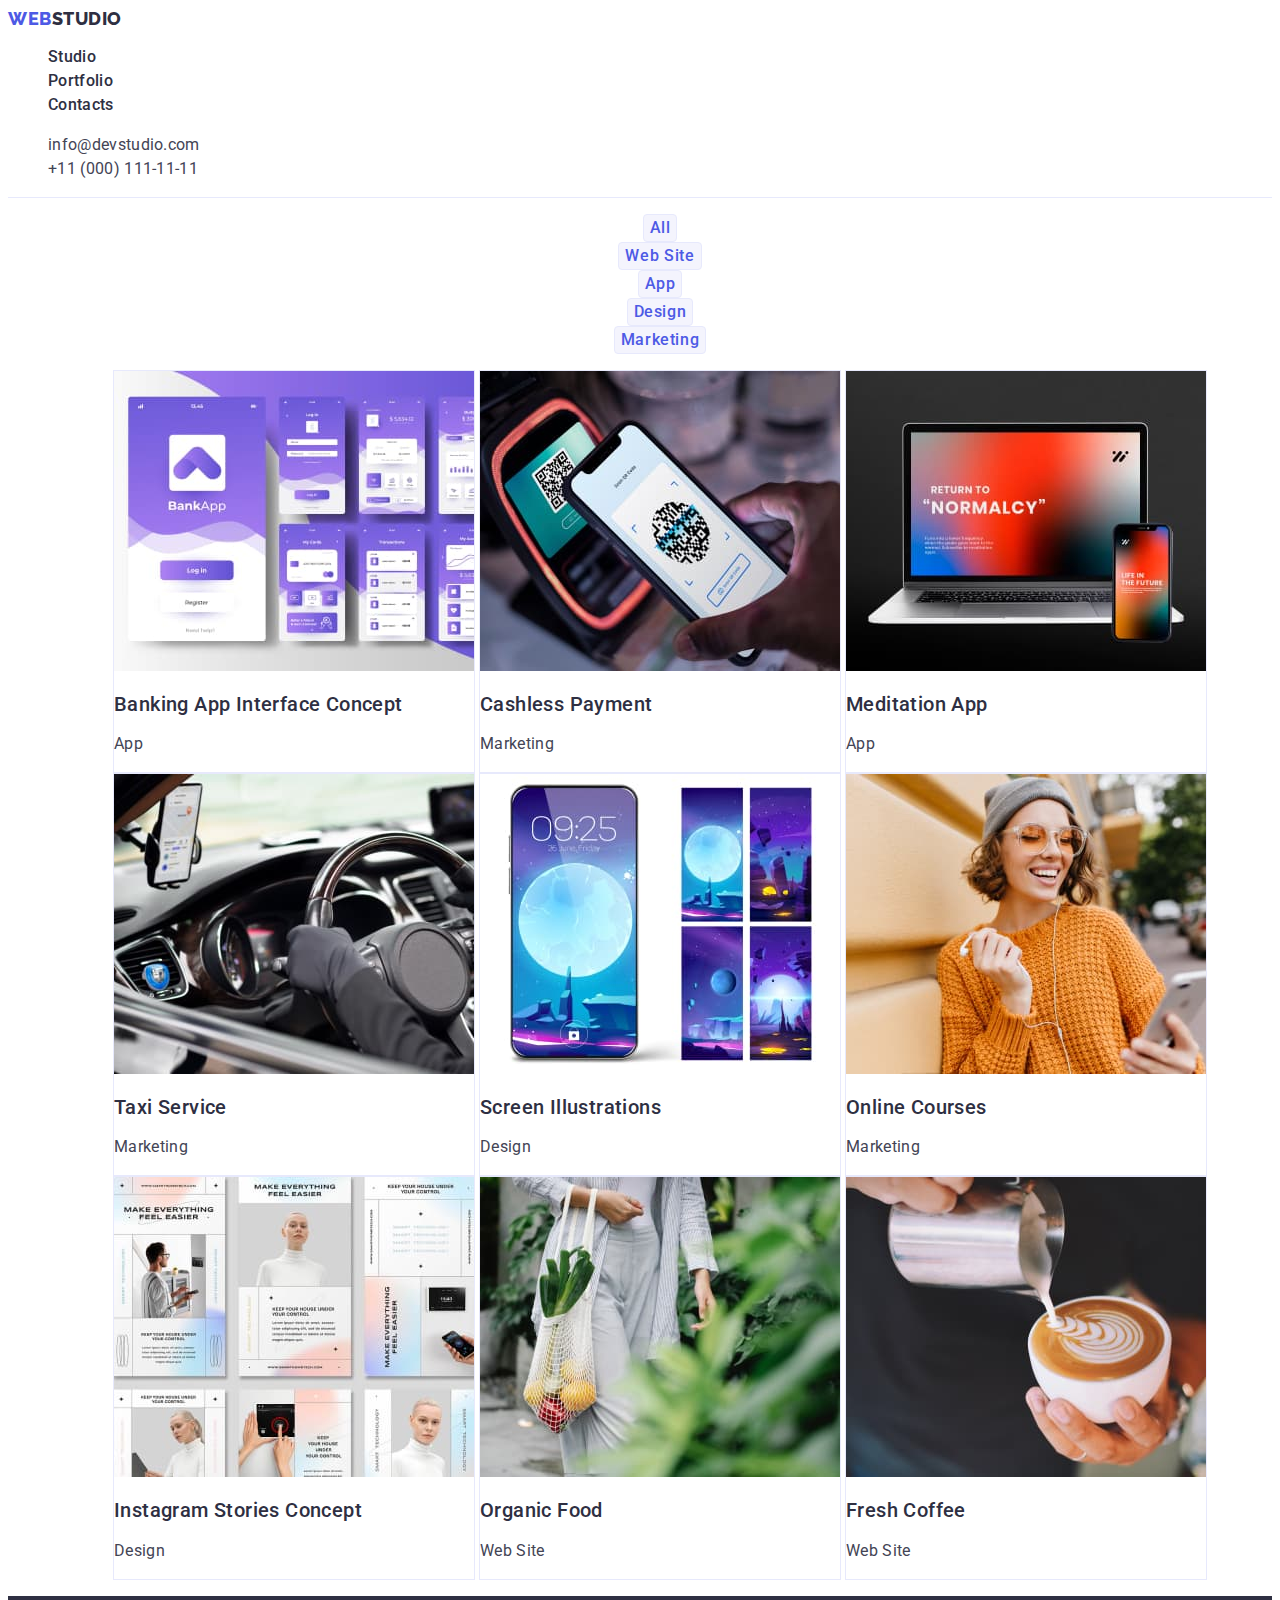
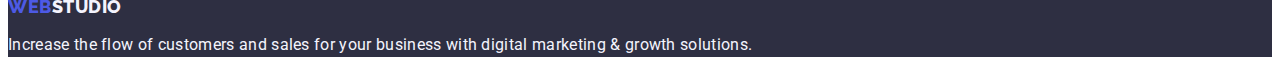
==== portfolio.html @ f3a95dcb "paste 2nd homework" ====
<!DOCTYPE html>
<html lang="en">
  <head>
    <meta charset="UTF-8" />
    <meta http-equiv="X-UA-Compatible" content="IE=edge" />
    <meta name="viewport" content="width=device-width, initial-scale=1.0" />
    <link rel="preconnect" href="https://fonts.googleapis.com" />
    <link rel="preconnect" href="https://fonts.gstatic.com" crossorigin />
    <link
      href="https://fonts.googleapis.com/css2?family=Raleway:wght@800&family=Roboto:wght@400;500;700&display=swap"
      rel="stylesheet"
    />

    <link rel="stylesheet" href="./css/style.css" />
    <title>Portfolio</title>
  </head>
  <body>
    <header class="header">
      <nav class="navigation">
        <a class="navigation-logo-web logo link" href="./index.html">
          Web<span class="navigation-logo-studio">Studio</span>
        </a>
        <ul class="navigation-list list">
          <li>
            <a class="navigation-item link" href="./index.html">Studio</a>
          </li>
          <!-- current disable -->
          <li>
            <a class="navigation-item link" href="./portfolio.html"
              >Portfolio</a
            >
          </li>
          <li>
            <a class="navigation-item link" href="">Contacts</a>
          </li>
        </ul>
      </nav>

      <address class="contact">
        <ul class="contact-list list">
          <li>
            <a class="contact-item link" href="mailto:info@devstudio.com"
              >info@devstudio.com</a
            >
          </li>
          <li>
            <a class="contact-item link" href="tel:+110001111111"
              >+11 (000) 111-11-11</a
            >
          </li>
        </ul>
      </address>
    </header>

    <main>
      <section class="works">
        <h1 hidden>Portfilio WebStudio</h1>
        <ul class="works-filter-list list">
          <li>
            <!-- current disable -->
            <button class="works-filter-button" type="button">All</button>
          </li>
          <li>
            <button class="works-filter-button" type="button">Web Site</button>
          </li>
          <li>
            <button class="works-filter-button" type="button">App</button>
          </li>
          <li>
            <button class="works-filter-button" type="button">Design</button>
          </li>
          <li>
            <button class="works-filter-button" type="button">Marketing</button>
          </li>
        </ul>
        <ul class="works-list list">
          <li>
            <a class="link" href="">
              <img
                src="./images/works/image-8.jpg"
                alt="mobile app"
                width="360"
                height="300"
              />
              <h2 class="works-subtitle">Banking App Interface Concept</h2>
              <p class="works-text">App</p>
            </a>
          </li>
          <li>
            <a class="link" href="">
              <img
                src="./images/works/image-9.jpg"
                alt="scan qr code"
                width="360"
                height="300"
              />
              <h2 class="works-subtitle">Cashless Payment</h2>
              <p class="works-text">Marketing</p>
            </a>
          </li>
          <li>
            <a class="link" href="">
              <img
                src="./images/works/image-10.jpg"
                alt="laptop and mobile app"
                width="360"
                height="300"
              />
              <h2 class="works-subtitle">Meditation App</h2>
              <p class="works-text">App</p>
            </a>
          </li>
          <li>
            <a class="link" href="">
              <img
                src="./images/works/image-11.jpg"
                alt="mobile app for taxi"
                width="360"
                height="300"
              />
              <h2 class="works-subtitle">Taxi Service</h2>
              <p class="works-text">Marketing</p>
            </a>
          </li>
          <li>
            <a class="link" href="">
              <img
                src="./images/works/image-12.jpg"
                alt="mobile home design"
                width="360"
                height="300"
              />
              <h2 class="works-subtitle">Screen Illustrations</h2>
              <p class="works-text">Design</p>
            </a>
          </li>
          <li>
            <a class="link" href="">
              <img
                src="./images/works/image-13.jpg"
                alt="woman in glasses"
                width="360"
                height="300"
              />
              <h2 class="works-subtitle">Online Courses</h2>
              <p class="works-text">Marketing</p>
            </a>
          </li>
          <li>
            <a class="link" href="">
              <img
                src="./images/works/image-14.jpg"
                alt="site design"
                width="360"
                height="300"
              />
              <h2 class="works-subtitle">Instagram Stories Concept</h2>
              <p class="works-text">Design</p>
            </a>
          </li>
          <li>
            <a class="link" href="">
              <img
                src="./images/works/image-15.jpg"
                alt="buy food"
                width="360"
                height="300"
              />
              <h2 class="works-subtitle">Organic Food</h2>
              <p class="works-text">Web Site</p>
            </a>
          </li>
          <li>
            <a class="link" href="">
              <img
                src="./images/works/image-16.jpg"
                alt="making coffee"
                width="360"
                height="300"
              />
              <h2 class="works-subtitle">Fresh Coffee</h2>
              <p class="works-text">Web Site</p>
            </a>
          </li>
        </ul>
      </section>
    </main>
    <footer class="footer">
      <a class="footer-logo-web logo link" href="./index.html">
        Web<span class="footer-logo-studio-invert">Studio</span>
      </a>

      <p class="footer-text">
        Increase the flow of customers and sales for your business with digital
        marketing & growth solutions.
      </p>
    </footer>
  </body>
</html>
---- css/style.css ----
/* @font-face {
  font-family: "Raleway";
  src: url("../fonts/raleway-extrabold.ttf") format("truetype");
  font-weight: 800;
}
@font-face {
  font-family: "Roboto";
  src: url("../fonts/roboto-regular.woff2") format("woff2");
  font-weight: 400;
}
@font-face {
  font-family: "Roboto";
  src: url("../fonts/roboto-medium.woff2") format("woff2");
  font-weight: 500;
}
@font-face {
  font-family: "Roboto";
  src: url("../fonts/roboto-bold.woff2") format("woff2");
  font-weight: 700;
} */
:root {
  --color-text-main: #2e2f42;
  --color-text-secondary: #434455;
  --color-text-hero-title: #ffffff;
  --color-text-secondary-title: #2e2f42;

  --color-text-logo-web: #4d5ae5;
  --color-text-navigation-logo-studio: #2e2f42;
  --color-text-footer: #f4f4fd;
  --color-text-footer-logo-studio-invert: #f4f4fd;
  --color-text-hero-button: #ffffff;
  --color-text-filter-button-current: #ffffff;
  --color-text-filter-button: #4d5ae5;
  --color-text-filter-button-hover-focus: #ffffff;

  --color-navigation-hover-focus: #404bbf;
  --color-navigation-current: #404bbf;
  --color-contact-hover-focus: #404bbf;
  --color-filter-button-current: #404bbf;
  --color-filter-button-hover-focus: #404bbf;

  --color-border-bottom-header: #e7e9fc;
  --color-border-specialization-item: #e7e9fc;
  --color-border-filter-button: #e7e9fc;
  --color-border-work-cards: #e7e9fc;

  --color-background-body: #ffffff;

  --color-background-hero: #2e2f42;
  --color-background-button-order: #4d5ae5;
  --color-background-button-order-hover-focus: #404bbf;
  --color-background-team: #f4f4fd;
  --color-background-team-item: #ffffff;
  --color-background-footer: #2e2f42;
  --color-background-filter-button: #f4f4fd;
}

.link {
  text-decoration: none;
}
.list {
  list-style: none;
}
body {
  font-family: "Roboto", sans-serif;
  font-weight: normal;
  color: var(--color-text-secondary);
  background: var(--color-background-body);
}

/* STUDIO */
.header {
  border-bottom: 1px solid var(--color-border-bottom-header);
}

/* navigation */

.logo {
  text-transform: uppercase;
  font-family: "Raleway", sans-serif;
  font-weight: 800;
  font-size: 18px;
  line-height: 1.17;
  letter-spacing: 0.03em;
}
.navigation-logo-web,
.footer-logo-web {
  color: var(--color-text-logo-web);
}
.navigation-logo-studio {
  color: var(--color-text-navigation-logo-studio);
}
.navigation-item {
  font-weight: 500;
  font-size: 16px;
  line-height: 1.5;
  letter-spacing: 0.02em;
  color: var(--color-text-main);
}
/*
.current {
  color: var(--color-navigation-current);
}
*/

.navigation-item:hover,
.navigation-item:focus {
  color: var(--color-navigation-hover-focus);
}

/* contact */
.contact {
  font-style: normal;
}
.contact-item {
  font-size: 16px;
  line-height: 1.5;
  letter-spacing: 0.02em;
  color: var(--color-text-secondary);
}
.contact-item:hover,
.contact-item:focus {
  color: var(--color-contact-hover-focus);
}

/* hero */

.hero {
  background: var(--color-background-hero);
  text-align: center;
}
.hero-title {
  font-weight: 700;
  font-size: 56px;
  line-height: 1.07;
  letter-spacing: 0.02em;
  color: var(--color-text-hero-title);
}
.hero-button {
  font-family: "Roboto", sans-serif;
  font-weight: 500;
  font-size: 16px;
  line-height: 1.5;
  letter-spacing: 0.04em;
  color: var(--color-text-hero-button);
  background: var(--color-background-button-order);
  box-shadow: 0px 4px 4px rgba(0, 0, 0, 0.15);
  border-radius: 4px;
  cursor: pointer;
}
.hero-button:hover,
.hero-button:focus {
  background: var(--color-background-button-order-hover-focus);
}

/* features */

.features-subtitle {
  font-weight: 500;
  font-size: 20px;
  line-height: 1.2;
  letter-spacing: 0.02em;
  color: var(--color-text-main);
}
.features-text {
  font-size: 16px;
  line-height: 1.5;
  letter-spacing: 0.02em;
}

/* secondary-title */

.secondary-title {
  font-weight: 700;
  font-size: 36px;
  line-height: 1.11;
  letter-spacing: 0.02em;
  text-transform: capitalize;
  color: var(--color-text-secondary-title);
  text-align: center;
}

/* specialization */

.specialization-list {
  text-align: center;
}
.specialization-list li img {
  border: 1px solid var(--color-border-specialization-item);
  display: inline-block;
}

/* team */

.team {
  background: var(--color-background-team);
  text-align: center;
}
.team-item {
  background: var(--color-background-team-item);
  display: inline-block;
  box-shadow: 0px 1px 6px rgba(46, 47, 66, 0.08),
    0px 1px 1px rgba(46, 47, 66, 0.16), 0px 2px 1px rgba(46, 47, 66, 0.08);
  border-radius: 0px 0px 4px 4px;
}
.team-name {
  font-weight: 500;
  font-size: 20px;
  line-height: 1.2;
  letter-spacing: 0.02em;
  color: var(--color-text-main);
}
.team-position {
  font-size: 16px;
  line-height: 1.5;
  letter-spacing: 0.02em;
}

/* PORTFOLIO */

/* filter-button */
.works-filter-button {
  font-family: "Roboto", sans-serif;
  font-weight: 500;
  font-size: 16px;
  line-height: 1.5;
  letter-spacing: 0.04em;
  background: var(--color-background-filter-button);
  border: 1px solid var(--color-border-filter-button);
  color: var(--color-text-filter-button);
  border-radius: 4px;
  cursor: pointer;
}
/* .current-button {
  background: var(--color-filter-button-current);
  color: var(--color-text-filter-button-current);
  box-shadow: 0px 3px 1px rgba(0, 0, 0, 0.1), 0px 2px 1px rgba(0, 0, 0, 0.08),
    0px 2px 2px rgba(0, 0, 0, 0.12);
  border: 1px solid var(--color-filter-button-current);
} */
.works-filter-button:hover,
.works-filter-button:focus {
  background: var(--color-filter-button-hover-focus);
  color: var(--color-text-filter-button-hover-focus);
  border: 1px solid var(--color-filter-button-hover-focus);
  box-shadow: 0px 3px 1px rgba(0, 0, 0, 0.1), 0px 2px 1px rgba(0, 0, 0, 0.08),
    0px 2px 2px rgba(0, 0, 0, 0.12);
}

/* works */
.works {
  text-align: center;
}
.works-list li {
  border: 1px solid var(--color-border-work-cards);
  display: inline-block;
  text-align: left;
}
.works-subtitle {
  font-weight: 500;
  font-size: 20px;
  line-height: 1.2;
  letter-spacing: 0.02em;
  color: var(--color-text-main);
}
.works-text {
  font-size: 16px;
  line-height: 1.5;
  letter-spacing: 0.02em;
  color: var(--color-text-secondary);
}

/* footer */
.footer {
  background: var(--color-background-footer);
}
.footer-logo-studio-invert {
  color: var(--color-text-footer-logo-studio-invert);
}
.footer-text {
  font-size: 16px;
  line-height: 1.5;
  letter-spacing: 0.02em;
  color: var(--color-text-footer);
}
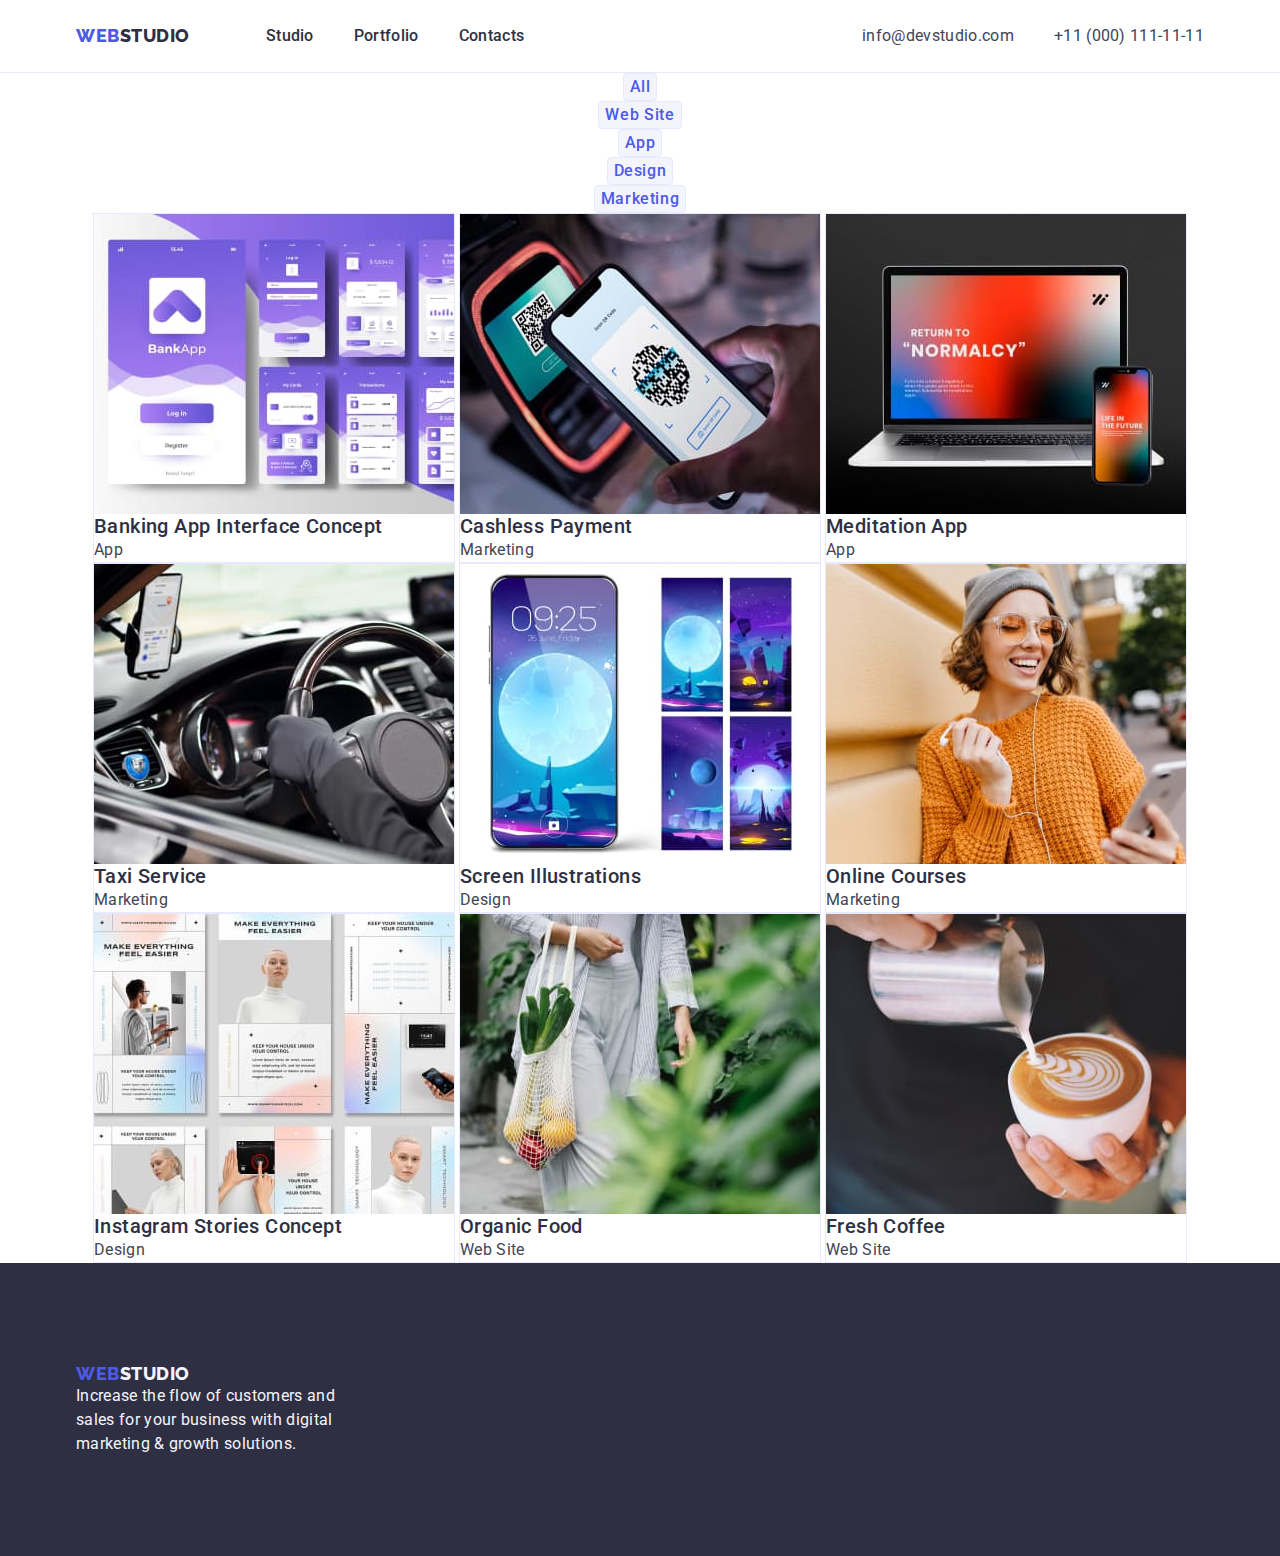
==== commit ebed273a: "update header, footer, change normalize" ====
--- a/portfolio.html
+++ b/portfolio.html
@@ -10,46 +10,45 @@
       href="https://fonts.googleapis.com/css2?family=Raleway:wght@800&family=Roboto:wght@400;500;700&display=swap"
       rel="stylesheet"
     />
-
+    <link
+      rel="stylesheet"
+      href="https://cdnjs.cloudflare.com/ajax/libs/modern-normalize/1.1.0/modern-normalize.min.css"
+    />
     <link rel="stylesheet" href="./css/style.css" />
     <title>Portfolio</title>
   </head>
   <body>
     <header class="header">
-      <nav class="navigation">
-        <a class="navigation-logo-web logo link" href="./index.html">
-          Web<span class="navigation-logo-studio">Studio</span>
-        </a>
-        <ul class="navigation-list list">
-          <li>
-            <a class="navigation-item link" href="./index.html">Studio</a>
-          </li>
-          <!-- current disable -->
-          <li>
-            <a class="navigation-item link" href="./portfolio.html"
-              >Portfolio</a
-            >
-          </li>
-          <li>
-            <a class="navigation-item link" href="">Contacts</a>
-          </li>
-        </ul>
-      </nav>
+      <div class="container header-container">
+        <nav class="navigation">
+          <a class="navigation-logo-web logo link" href="./index.html">
+            Web<span class="navigation-logo-studio">Studio</span>
+          </a>
+          <ul class="navigation-list list">
+            <!-- current disable -->
+            <li>
+              <a class="navigation-item link" href="./index.html">Studio</a>
+            </li>
+            <li>
+              <a class="navigation-item link" href="./portfolio.html">Portfolio</a>
+            </li>
+            <li>
+              <a class="navigation-item link" href="">Contacts</a>
+            </li>
+          </ul>
+        </nav>
 
-      <address class="contact">
-        <ul class="contact-list list">
-          <li>
-            <a class="contact-item link" href="mailto:info@devstudio.com"
-              >info@devstudio.com</a
-            >
-          </li>
-          <li>
-            <a class="contact-item link" href="tel:+110001111111"
-              >+11 (000) 111-11-11</a
-            >
-          </li>
-        </ul>
-      </address>
+        <address class="contact">
+          <ul class="contact-list list">
+            <li>
+              <a class="contact-item link" href="mailto:info@devstudio.com">info@devstudio.com</a>
+            </li>
+            <li>
+              <a class="contact-item link" href="tel:+110001111111">+11 (000) 111-11-11</a>
+            </li>
+          </ul>
+        </address>
+      </div>
     </header>
 
     <main>
@@ -76,24 +75,14 @@
         <ul class="works-list list">
           <li>
             <a class="link" href="">
-              <img
-                src="./images/works/image-8.jpg"
-                alt="mobile app"
-                width="360"
-                height="300"
-              />
+              <img src="./images/works/image-8.jpg" alt="mobile app" width="360" height="300" />
               <h2 class="works-subtitle">Banking App Interface Concept</h2>
               <p class="works-text">App</p>
             </a>
           </li>
           <li>
             <a class="link" href="">
-              <img
-                src="./images/works/image-9.jpg"
-                alt="scan qr code"
-                width="360"
-                height="300"
-              />
+              <img src="./images/works/image-9.jpg" alt="scan qr code" width="360" height="300" />
               <h2 class="works-subtitle">Cashless Payment</h2>
               <p class="works-text">Marketing</p>
             </a>
@@ -148,36 +137,21 @@
           </li>
           <li>
             <a class="link" href="">
-              <img
-                src="./images/works/image-14.jpg"
-                alt="site design"
-                width="360"
-                height="300"
-              />
+              <img src="./images/works/image-14.jpg" alt="site design" width="360" height="300" />
               <h2 class="works-subtitle">Instagram Stories Concept</h2>
               <p class="works-text">Design</p>
             </a>
           </li>
           <li>
             <a class="link" href="">
-              <img
-                src="./images/works/image-15.jpg"
-                alt="buy food"
-                width="360"
-                height="300"
-              />
+              <img src="./images/works/image-15.jpg" alt="buy food" width="360" height="300" />
               <h2 class="works-subtitle">Organic Food</h2>
               <p class="works-text">Web Site</p>
             </a>
           </li>
           <li>
             <a class="link" href="">
-              <img
-                src="./images/works/image-16.jpg"
-                alt="making coffee"
-                width="360"
-                height="300"
-              />
+              <img src="./images/works/image-16.jpg" alt="making coffee" width="360" height="300" />
               <h2 class="works-subtitle">Fresh Coffee</h2>
               <p class="works-text">Web Site</p>
             </a>
@@ -186,14 +160,15 @@
       </section>
     </main>
     <footer class="footer">
-      <a class="footer-logo-web logo link" href="./index.html">
-        Web<span class="footer-logo-studio-invert">Studio</span>
-      </a>
-
-      <p class="footer-text">
-        Increase the flow of customers and sales for your business with digital
-        marketing & growth solutions.
-      </p>
+      <div class="container container-footer">
+        <a class="footer-logo-web logo link" href="./index.html">
+          Web<span class="footer-logo-studio-invert">Studio</span>
+        </a>
+        <p class="footer-text">
+          Increase the flow of customers and sales for your business with digital marketing & growth
+          solutions.
+        </p>
+      </div>
     </footer>
   </body>
 </html>
--- a/css/style.css
+++ b/css/style.css
@@ -60,24 +60,71 @@
 }
 .list {
   list-style: none;
+  margin: 0;
+  padding: 0;
+}
+h1,
+h2,
+h3,
+h4 {
+  margin: 0;
+  padding: 0;
+}
+img {
+  display: block;
+}
+p {
+  margin: 0;
+  padding: 0;
 }
 body {
-  font-family: "Roboto", sans-serif;
+  font-family: 'Roboto', sans-serif;
   font-weight: normal;
   color: var(--color-text-secondary);
   background: var(--color-background-body);
 }
+.container {
+  width: 1158px;
+  padding-left: 15px;
+  padding-right: 15px;
+  margin-left: auto;
+  margin-right: auto;
+}
 
 /* STUDIO */
 .header {
   border-bottom: 1px solid var(--color-border-bottom-header);
+  display: flex;
+  align-items: center;
+}
+.header-container {
+  display: flex;
+  justify-content: space-between;
+  align-items: center;
+  padding-top: 24px;
+  padding-bottom: 24px;
 }
 
 /* navigation */
-
+.navigation {
+  display: flex;
+  align-items: center;
+  gap: 76px;
+}
+.navigation-list {
+  display: flex;
+  align-items: center;
+  gap: 40px;
+}
+
+.contact-list {
+  display: flex;
+  align-items: center;
+  gap: 40px;
+}
 .logo {
   text-transform: uppercase;
-  font-family: "Raleway", sans-serif;
+  font-family: 'Raleway', sans-serif;
   font-weight: 800;
   font-size: 18px;
   line-height: 1.17;
@@ -129,7 +176,15 @@
   background: var(--color-background-hero);
   text-align: center;
 }
+.container-hero {
+  padding-top: 188px;
+  padding-bottom: 188px;
+}
 .hero-title {
+  margin-right: auto;
+  margin-left: auto;
+  margin-bottom: 48px;
+  width: 496px;
   font-weight: 700;
   font-size: 56px;
   line-height: 1.07;
@@ -137,7 +192,8 @@
   color: var(--color-text-hero-title);
 }
 .hero-button {
-  font-family: "Roboto", sans-serif;
+  padding: 16px 32px;
+  font-family: 'Roboto', sans-serif;
   font-weight: 500;
   font-size: 16px;
   line-height: 1.5;
@@ -154,8 +210,19 @@
 }
 
 /* features */
-
+.container-features {
+  padding-top: 120px;
+  padding-bottom: 120px;
+}
+.features-list {
+  display: flex;
+  gap: 24px;
+}
+.features-item {
+  width: calc((100% - 24px) / 4);
+}
 .features-subtitle {
+  margin-bottom: 8px;
   font-weight: 500;
   font-size: 20px;
   line-height: 1.2;
@@ -181,29 +248,51 @@
 }
 
 /* specialization */
-
 .specialization-list {
-  text-align: center;
+  display: flex;
+  gap: 24px;
+}
+.container-specialization {
+  padding-bottom: 120px;
+}
+.specialization-title {
+  margin-bottom: 72px;
+}
+.specialization-item {
+  width: calc((100% - 24px) / 3);
 }
 .specialization-list li img {
   border: 1px solid var(--color-border-specialization-item);
-  display: inline-block;
 }
 
 /* team */
-
+.container-team {
+  padding-top: 120px;
+  padding-bottom: 120px;
+}
+.team-title {
+  margin-bottom: 72px;
+}
+.team-list {
+  display: flex;
+  gap: 24px;
+}
 .team {
   background: var(--color-background-team);
+}
+.team-item {
+  width: calc((100% - 24px) / 4);
   text-align: center;
-}
-.team-item {
   background: var(--color-background-team-item);
-  display: inline-block;
-  box-shadow: 0px 1px 6px rgba(46, 47, 66, 0.08),
-    0px 1px 1px rgba(46, 47, 66, 0.16), 0px 2px 1px rgba(46, 47, 66, 0.08);
+  box-shadow: 0px 1px 6px rgba(46, 47, 66, 0.08), 0px 1px 1px rgba(46, 47, 66, 0.16),
+    0px 2px 1px rgba(46, 47, 66, 0.08);
   border-radius: 0px 0px 4px 4px;
 }
+.card-description {
+  margin: 32px 16px;
+}
 .team-name {
+  padding-bottom: 8px;
   font-weight: 500;
   font-size: 20px;
   line-height: 1.2;
@@ -220,7 +309,7 @@
 
 /* filter-button */
 .works-filter-button {
-  font-family: "Roboto", sans-serif;
+  font-family: 'Roboto', sans-serif;
   font-weight: 500;
   font-size: 16px;
   line-height: 1.5;
@@ -274,10 +363,18 @@
 .footer {
   background: var(--color-background-footer);
 }
+.container-footer {
+  padding-top: 100px;
+  padding-bottom: 100px;
+}
+.footer-logo-web {
+  margin-bottom: 16px;
+}
 .footer-logo-studio-invert {
   color: var(--color-text-footer-logo-studio-invert);
 }
 .footer-text {
+  width: 264px;
   font-size: 16px;
   line-height: 1.5;
   letter-spacing: 0.02em;
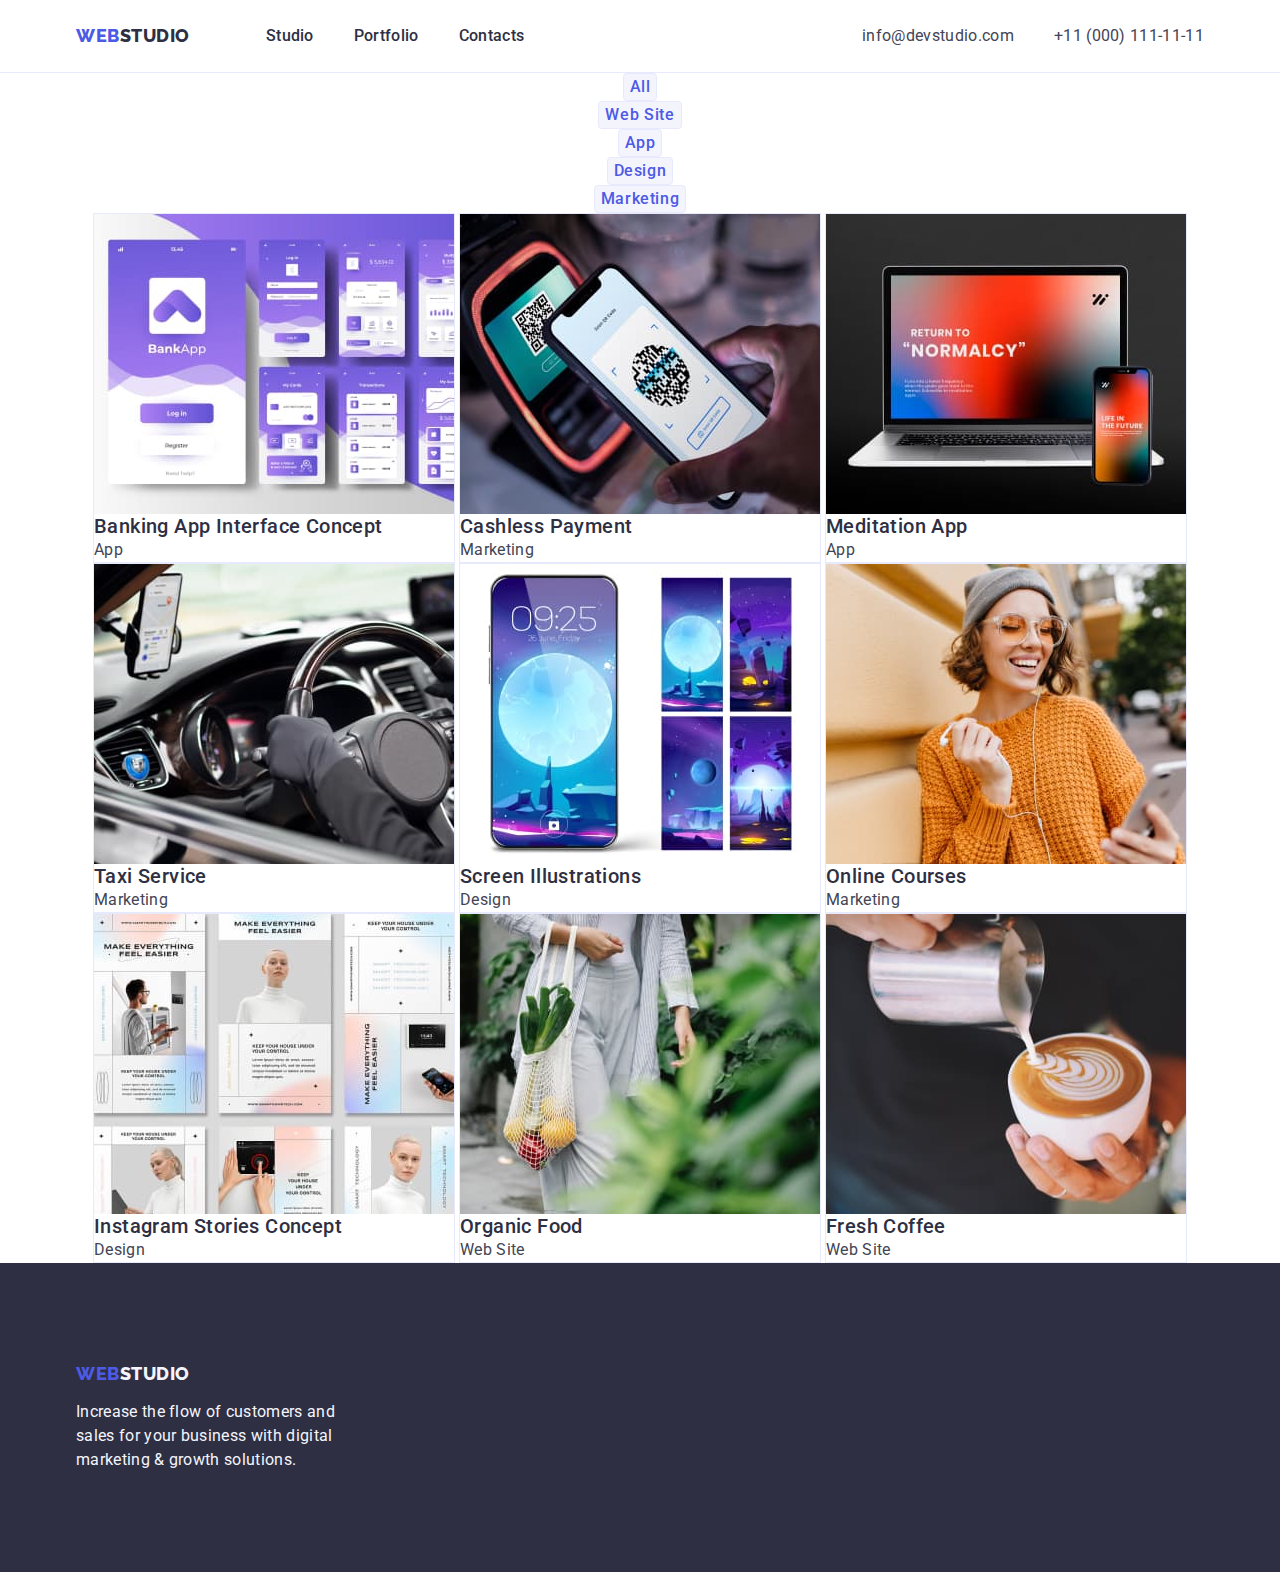
==== commit 9c38cb9d: "update header, footer, all section" ====
--- a/portfolio.html
+++ b/portfolio.html
@@ -26,25 +26,25 @@
           </a>
           <ul class="navigation-list list">
             <!-- current disable -->
-            <li>
-              <a class="navigation-item link" href="./index.html">Studio</a>
+            <li class="navigation-item">
+              <a class="navigation-link link" href="./index.html">Studio</a>
             </li>
-            <li>
-              <a class="navigation-item link" href="./portfolio.html">Portfolio</a>
+            <li class="navigation-item">
+              <a class="navigation-link link" href="./portfolio.html">Portfolio</a>
             </li>
-            <li>
-              <a class="navigation-item link" href="">Contacts</a>
+            <li class="navigation-item">
+              <a class="navigation-link link" href="">Contacts</a>
             </li>
           </ul>
         </nav>
 
         <address class="contact">
           <ul class="contact-list list">
-            <li>
-              <a class="contact-item link" href="mailto:info@devstudio.com">info@devstudio.com</a>
+            <li class="contact-item">
+              <a class="contact-link link" href="mailto:info@devstudio.com">info@devstudio.com</a>
             </li>
-            <li>
-              <a class="contact-item link" href="tel:+110001111111">+11 (000) 111-11-11</a>
+            <li class="contact-item">
+              <a class="contact-link link" href="tel:+110001111111">+11 (000) 111-11-11</a>
             </li>
           </ul>
         </address>
@@ -160,7 +160,7 @@
       </section>
     </main>
     <footer class="footer">
-      <div class="container container-footer">
+      <div class="container">
         <a class="footer-logo-web logo link" href="./index.html">
           Web<span class="footer-logo-studio-invert">Studio</span>
         </a>
--- a/css/style.css
+++ b/css/style.css
@@ -85,8 +85,7 @@
 }
 .container {
   width: 1158px;
-  padding-left: 15px;
-  padding-right: 15px;
+  padding: 0 15px;
   margin-left: auto;
   margin-right: auto;
 }
@@ -101,15 +100,15 @@
   display: flex;
   justify-content: space-between;
   align-items: center;
-  padding-top: 24px;
-  padding-bottom: 24px;
 }
 
 /* navigation */
 .navigation {
   display: flex;
   align-items: center;
-  gap: 76px;
+}
+.navigation-logo-web {
+  margin-right: 76px;
 }
 .navigation-list {
   display: flex;
@@ -121,6 +120,9 @@
   display: flex;
   align-items: center;
   gap: 40px;
+}
+.contact-item {
+  padding: 24px 0;
 }
 .logo {
   text-transform: uppercase;
@@ -137,7 +139,7 @@
 .navigation-logo-studio {
   color: var(--color-text-navigation-logo-studio);
 }
-.navigation-item {
+.navigation-link {
   font-weight: 500;
   font-size: 16px;
   line-height: 1.5;
@@ -150,8 +152,8 @@
 }
 */
 
-.navigation-item:hover,
-.navigation-item:focus {
+.navigation-link:hover,
+.navigation-link:focus {
   color: var(--color-navigation-hover-focus);
 }
 
@@ -159,14 +161,14 @@
 .contact {
   font-style: normal;
 }
-.contact-item {
+.contact-link {
   font-size: 16px;
   line-height: 1.5;
   letter-spacing: 0.02em;
   color: var(--color-text-secondary);
 }
-.contact-item:hover,
-.contact-item:focus {
+.contact-link:hover,
+.contact-link:focus {
   color: var(--color-contact-hover-focus);
 }
 
@@ -174,17 +176,15 @@
 
 .hero {
   background: var(--color-background-hero);
+  padding: 188px 0;
   text-align: center;
 }
-.container-hero {
-  padding-top: 188px;
-  padding-bottom: 188px;
-}
+
 .hero-title {
   margin-right: auto;
   margin-left: auto;
   margin-bottom: 48px;
-  width: 496px;
+  max-width: 496px;
   font-weight: 700;
   font-size: 56px;
   line-height: 1.07;
@@ -192,7 +192,12 @@
   color: var(--color-text-hero-title);
 }
 .hero-button {
-  padding: 16px 32px;
+  display: block;
+  min-width: 169px;
+  height: 56px;
+  border: none;
+  margin-right: auto;
+  margin-left: auto;
   font-family: 'Roboto', sans-serif;
   font-weight: 500;
   font-size: 16px;
@@ -210,9 +215,8 @@
 }
 
 /* features */
-.container-features {
-  padding-top: 120px;
-  padding-bottom: 120px;
+.features {
+  padding: 120px 0;
 }
 .features-list {
   display: flex;
@@ -251,10 +255,9 @@
 .specialization-list {
   display: flex;
   gap: 24px;
-}
-.container-specialization {
   padding-bottom: 120px;
 }
+
 .specialization-title {
   margin-bottom: 72px;
 }
@@ -266,18 +269,17 @@
 }
 
 /* team */
-.container-team {
+
+.team-title {
+  margin-bottom: 72px;
+}
+.team-list {
+  display: flex;
+  gap: 24px;
+}
+.team {
   padding-top: 120px;
   padding-bottom: 120px;
-}
-.team-title {
-  margin-bottom: 72px;
-}
-.team-list {
-  display: flex;
-  gap: 24px;
-}
-.team {
   background: var(--color-background-team);
 }
 .team-item {
@@ -289,10 +291,10 @@
   border-radius: 0px 0px 4px 4px;
 }
 .card-description {
-  margin: 32px 16px;
+  padding: 32px 16px;
 }
 .team-name {
-  padding-bottom: 8px;
+  margin-bottom: 8px;
   font-weight: 500;
   font-size: 20px;
   line-height: 1.2;
@@ -361,13 +363,13 @@
 
 /* footer */
 .footer {
+    padding-top: 100px;
+  padding-bottom: 100px;
   background: var(--color-background-footer);
 }
-.container-footer {
-  padding-top: 100px;
-  padding-bottom: 100px;
-}
+
 .footer-logo-web {
+  display: inline-block;
   margin-bottom: 16px;
 }
 .footer-logo-studio-invert {
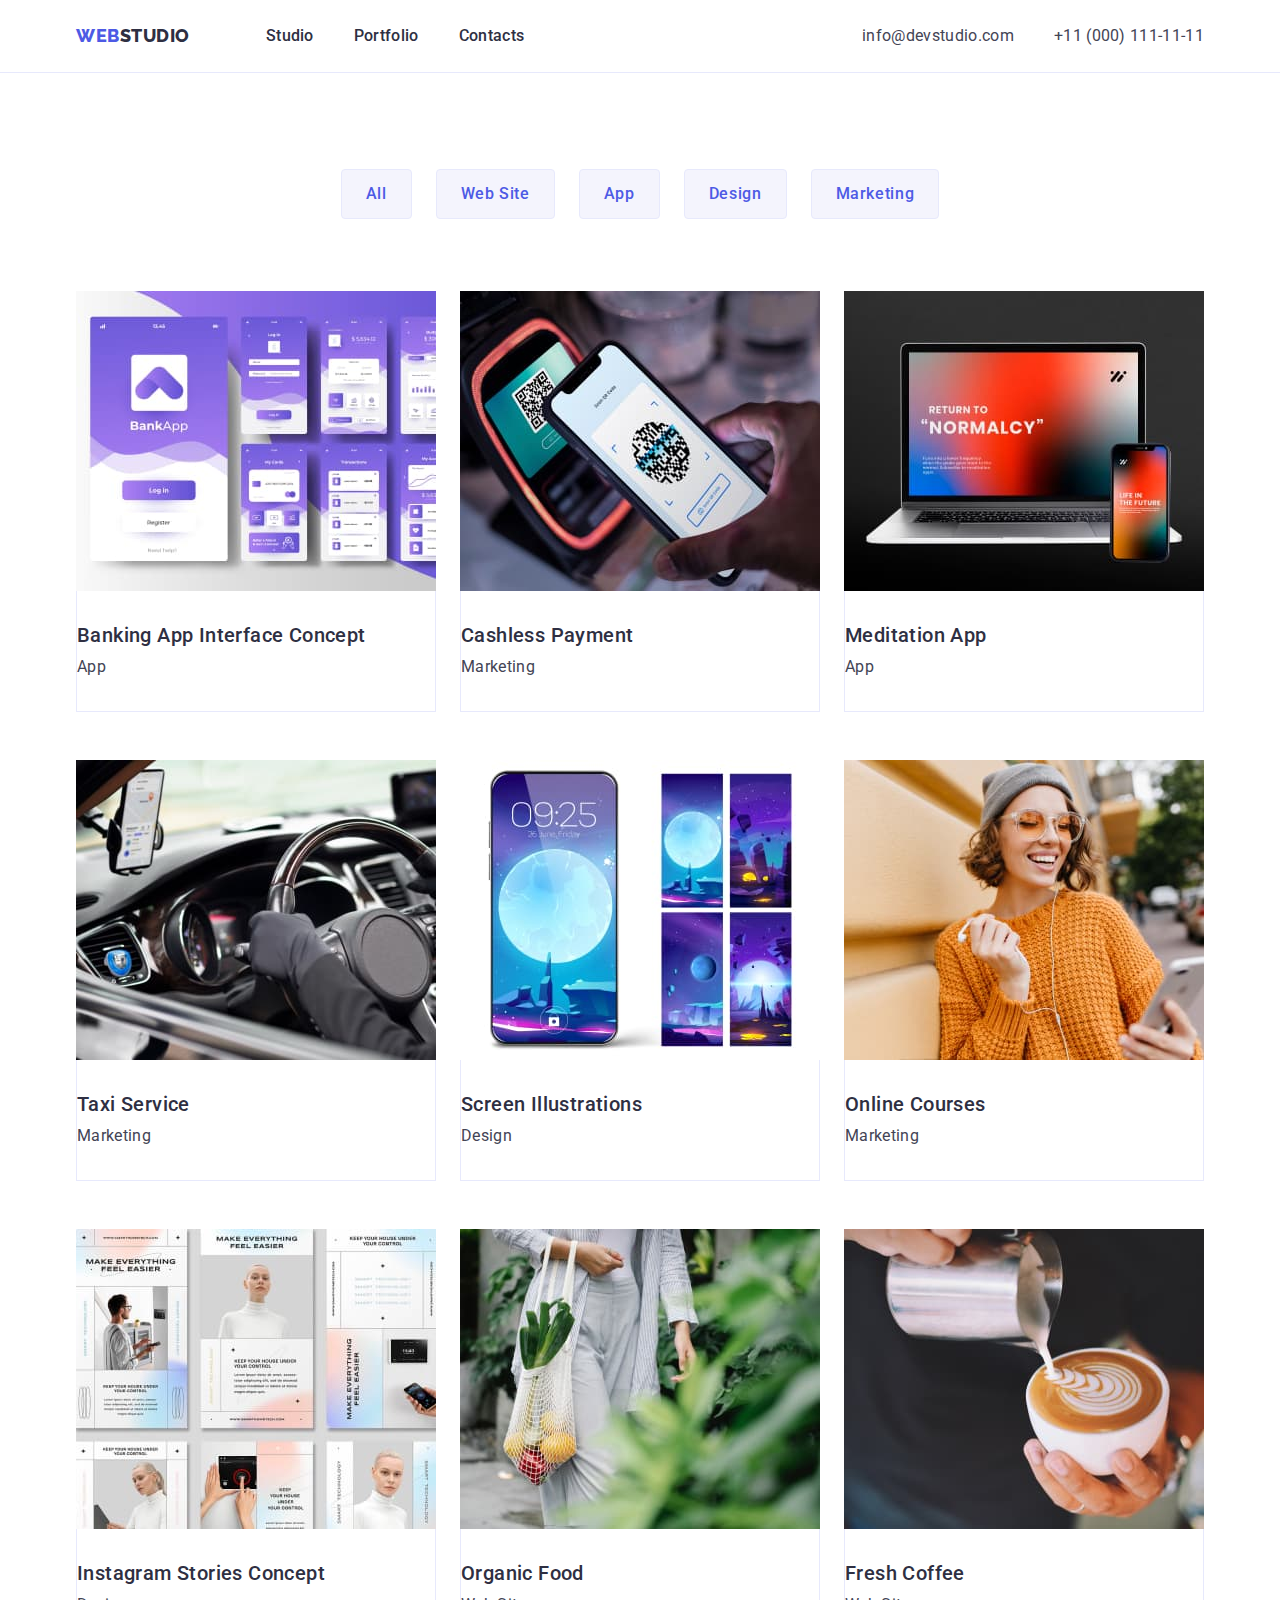
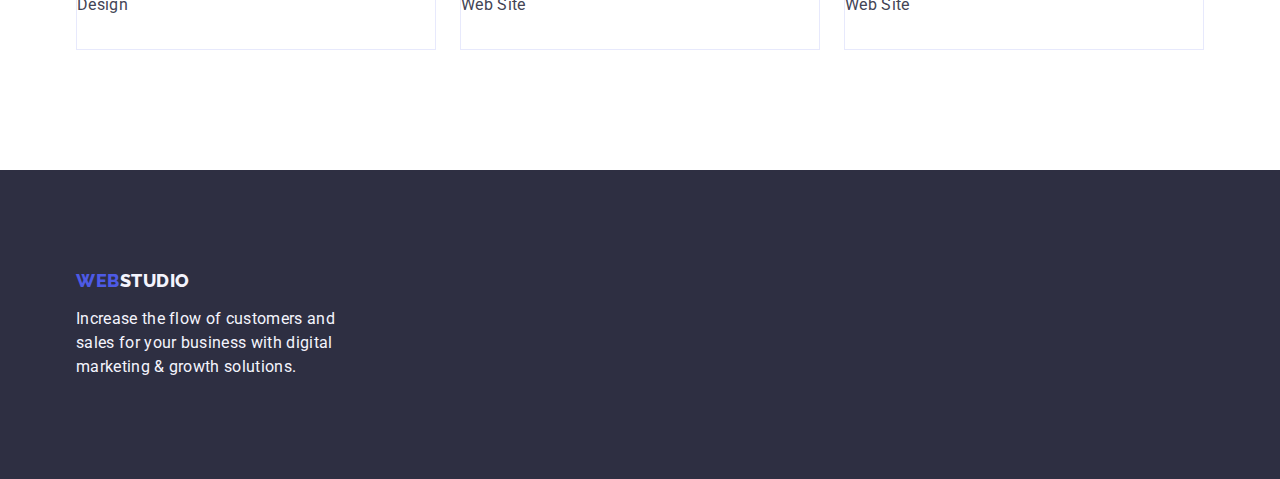
==== commit ab9f7cf1: "update portfolio" ====
--- a/portfolio.html
+++ b/portfolio.html
@@ -53,110 +53,135 @@
 
     <main>
       <section class="works">
-        <h1 hidden>Portfilio WebStudio</h1>
-        <ul class="works-filter-list list">
-          <li>
-            <!-- current disable -->
-            <button class="works-filter-button" type="button">All</button>
-          </li>
-          <li>
-            <button class="works-filter-button" type="button">Web Site</button>
-          </li>
-          <li>
-            <button class="works-filter-button" type="button">App</button>
-          </li>
-          <li>
-            <button class="works-filter-button" type="button">Design</button>
-          </li>
-          <li>
-            <button class="works-filter-button" type="button">Marketing</button>
-          </li>
-        </ul>
-        <ul class="works-list list">
-          <li>
-            <a class="link" href="">
-              <img src="./images/works/image-8.jpg" alt="mobile app" width="360" height="300" />
-              <h2 class="works-subtitle">Banking App Interface Concept</h2>
-              <p class="works-text">App</p>
-            </a>
-          </li>
-          <li>
-            <a class="link" href="">
-              <img src="./images/works/image-9.jpg" alt="scan qr code" width="360" height="300" />
-              <h2 class="works-subtitle">Cashless Payment</h2>
-              <p class="works-text">Marketing</p>
-            </a>
-          </li>
-          <li>
-            <a class="link" href="">
-              <img
-                src="./images/works/image-10.jpg"
-                alt="laptop and mobile app"
-                width="360"
-                height="300"
-              />
-              <h2 class="works-subtitle">Meditation App</h2>
-              <p class="works-text">App</p>
-            </a>
-          </li>
-          <li>
-            <a class="link" href="">
-              <img
-                src="./images/works/image-11.jpg"
-                alt="mobile app for taxi"
-                width="360"
-                height="300"
-              />
-              <h2 class="works-subtitle">Taxi Service</h2>
-              <p class="works-text">Marketing</p>
-            </a>
-          </li>
-          <li>
-            <a class="link" href="">
-              <img
-                src="./images/works/image-12.jpg"
-                alt="mobile home design"
-                width="360"
-                height="300"
-              />
-              <h2 class="works-subtitle">Screen Illustrations</h2>
-              <p class="works-text">Design</p>
-            </a>
-          </li>
-          <li>
-            <a class="link" href="">
-              <img
-                src="./images/works/image-13.jpg"
-                alt="woman in glasses"
-                width="360"
-                height="300"
-              />
-              <h2 class="works-subtitle">Online Courses</h2>
-              <p class="works-text">Marketing</p>
-            </a>
-          </li>
-          <li>
-            <a class="link" href="">
-              <img src="./images/works/image-14.jpg" alt="site design" width="360" height="300" />
-              <h2 class="works-subtitle">Instagram Stories Concept</h2>
-              <p class="works-text">Design</p>
-            </a>
-          </li>
-          <li>
-            <a class="link" href="">
-              <img src="./images/works/image-15.jpg" alt="buy food" width="360" height="300" />
-              <h2 class="works-subtitle">Organic Food</h2>
-              <p class="works-text">Web Site</p>
-            </a>
-          </li>
-          <li>
-            <a class="link" href="">
-              <img src="./images/works/image-16.jpg" alt="making coffee" width="360" height="300" />
-              <h2 class="works-subtitle">Fresh Coffee</h2>
-              <p class="works-text">Web Site</p>
-            </a>
-          </li>
-        </ul>
+        <div class="container">
+          <h1 hidden>Portfilio WebStudio</h1>
+          <ul class="works-filter-list list">
+            <li class="work-filter-item">
+              <button class="works-filter-button" type="button">All</button>
+            </li>
+            <li class="work-filter-item">
+              <button class="works-filter-button" type="button">Web Site</button>
+            </li>
+            <li class="work-filter-item">
+              <button class="works-filter-button" type="button">App</button>
+            </li>
+            <li class="work-filter-item">
+              <button class="works-filter-button" type="button">Design</button>
+            </li>
+            <li class="work-filter-item">
+              <button class="works-filter-button" type="button">Marketing</button>
+            </li>
+          </ul>
+
+          <ul class="works-list list">
+            <li class="works-list-item">
+              <a class="link" href="">
+                <img src="./images/works/image-8.jpg" alt="mobile app" width="360" height="300" />
+                <div class="works-list-description">
+                  <h2 class="works-subtitle">Banking App Interface Concept</h2>
+                  <p class="works-text">App</p>
+                </div>
+              </a>
+            </li>
+            <li class="works-list-item">
+              <a class="link" href="">
+                <img src="./images/works/image-9.jpg" alt="scan qr code" width="360" height="300" />
+                <div class="works-list-description">
+                  <h2 class="works-subtitle">Cashless Payment</h2>
+                  <p class="works-text">Marketing</p>
+                </div>
+              </a>
+            </li>
+            <li class="works-list-item">
+              <a class="link" href="">
+                <img
+                  src="./images/works/image-10.jpg"
+                  alt="laptop and mobile app"
+                  width="360"
+                  height="300"
+                />
+                <div class="works-list-description">
+                  <h2 class="works-subtitle">Meditation App</h2>
+                  <p class="works-text">App</p>
+                </div>
+              </a>
+            </li>
+            <li class="works-list-item">
+              <a class="link" href="">
+                <img
+                  src="./images/works/image-11.jpg"
+                  alt="mobile app for taxi"
+                  width="360"
+                  height="300"
+                />
+                <div class="works-list-description">
+                  <h2 class="works-subtitle">Taxi Service</h2>
+                  <p class="works-text">Marketing</p>
+                </div>
+              </a>
+            </li>
+            <li class="works-list-item">
+              <a class="link" href="">
+                <img
+                  src="./images/works/image-12.jpg"
+                  alt="mobile home design"
+                  width="360"
+                  height="300"
+                />
+                <div class="works-list-description">
+                  <h2 class="works-subtitle">Screen Illustrations</h2>
+                  <p class="works-text">Design</p>
+                </div>
+              </a>
+            </li>
+            <li class="works-list-item">
+              <a class="link" href="">
+                <img
+                  src="./images/works/image-13.jpg"
+                  alt="woman in glasses"
+                  width="360"
+                  height="300"
+                />
+                <div class="works-list-description">
+                  <h2 class="works-subtitle">Online Courses</h2>
+                  <p class="works-text">Marketing</p>
+                </div>
+              </a>
+            </li>
+            <li class="works-list-item">
+              <a class="link" href="">
+                <img src="./images/works/image-14.jpg" alt="site design" width="360" height="300" />
+                <div class="works-list-description">
+                  <h2 class="works-subtitle">Instagram Stories Concept</h2>
+                  <p class="works-text">Design</p>
+                </div>
+              </a>
+            </li>
+            <li class="works-list-item">
+              <a class="link" href="">
+                <img src="./images/works/image-15.jpg" alt="buy food" width="360" height="300" />
+                <div class="works-list-description">
+                  <h2 class="works-subtitle">Organic Food</h2>
+                  <p class="works-text">Web Site</p>
+                </div>
+              </a>
+            </li>
+            <li class="works-list-item">
+              <a class="link" href="">
+                <img
+                  src="./images/works/image-16.jpg"
+                  alt="making coffee"
+                  width="360"
+                  height="300"
+                />
+                <div class="works-list-description">
+                  <h2 class="works-subtitle">Fresh Coffee</h2>
+                  <p class="works-text">Web Site</p>
+                </div>
+              </a>
+            </li>
+          </ul>
+        </div>
       </section>
     </main>
     <footer class="footer">
--- a/css/style.css
+++ b/css/style.css
@@ -42,7 +42,7 @@
   --color-border-bottom-header: #e7e9fc;
   --color-border-specialization-item: #e7e9fc;
   --color-border-filter-button: #e7e9fc;
-  --color-border-work-cards: #e7e9fc;
+  --color-border-works-list-description: #e7e9fc;
 
   --color-background-body: #ffffff;
 
@@ -59,9 +59,9 @@
   text-decoration: none;
 }
 .list {
-  list-style: none;
   margin: 0;
   padding: 0;
+  list-style: none;
 }
 h1,
 h2,
@@ -84,17 +84,16 @@
   background: var(--color-background-body);
 }
 .container {
-  width: 1158px;
   padding: 0 15px;
   margin-left: auto;
   margin-right: auto;
+  width: 1158px;
 }
 
 /* STUDIO */
 .header {
+  display: flex;
   border-bottom: 1px solid var(--color-border-bottom-header);
-  display: flex;
-  align-items: center;
 }
 .header-container {
   display: flex;
@@ -112,17 +111,12 @@
 }
 .navigation-list {
   display: flex;
+  gap: 40px;
+}
+.contact-list {
+  display: flex;
+  gap: 40px;
   align-items: center;
-  gap: 40px;
-}
-
-.contact-list {
-  display: flex;
-  align-items: center;
-  gap: 40px;
-}
-.contact-item {
-  padding: 24px 0;
 }
 .logo {
   text-transform: uppercase;
@@ -140,18 +134,14 @@
   color: var(--color-text-navigation-logo-studio);
 }
 .navigation-link {
+  display: block;
+  padding: 24px 0;
   font-weight: 500;
   font-size: 16px;
   line-height: 1.5;
   letter-spacing: 0.02em;
   color: var(--color-text-main);
 }
-/*
-.current {
-  color: var(--color-navigation-current);
-}
-*/
-
 .navigation-link:hover,
 .navigation-link:focus {
   color: var(--color-navigation-hover-focus);
@@ -175,9 +165,9 @@
 /* hero */
 
 .hero {
-  background: var(--color-background-hero);
   padding: 188px 0;
   text-align: center;
+  background: var(--color-background-hero);
 }
 
 .hero-title {
@@ -193,11 +183,11 @@
 }
 .hero-button {
   display: block;
+  margin-right: auto;
+  margin-left: auto;
   min-width: 169px;
   height: 56px;
   border: none;
-  margin-right: auto;
-  margin-left: auto;
   font-family: 'Roboto', sans-serif;
   font-weight: 500;
   font-size: 16px;
@@ -223,7 +213,7 @@
   gap: 24px;
 }
 .features-item {
-  width: calc((100% - 24px) / 4);
+  width: calc((100% - 72px) / 4);
 }
 .features-subtitle {
   margin-bottom: 8px;
@@ -252,17 +242,19 @@
 }
 
 /* specialization */
+.specialization {
+  padding-bottom: 120px;
+}
 .specialization-list {
   display: flex;
   gap: 24px;
-  padding-bottom: 120px;
 }
 
 .specialization-title {
   margin-bottom: 72px;
 }
 .specialization-item {
-  width: calc((100% - 24px) / 3);
+  width: calc((100% - 48px) / 3);
 }
 .specialization-list li img {
   border: 1px solid var(--color-border-specialization-item);
@@ -283,7 +275,7 @@
   background: var(--color-background-team);
 }
 .team-item {
-  width: calc((100% - 24px) / 4);
+  width: calc((100% - 72px) / 4);
   text-align: center;
   background: var(--color-background-team-item);
   box-shadow: 0px 1px 6px rgba(46, 47, 66, 0.08), 0px 1px 1px rgba(46, 47, 66, 0.16),
@@ -309,8 +301,14 @@
 
 /* PORTFOLIO */
 
+.works {
+  padding-top: 96px;
+  padding-bottom: 120px;
+}
+
 /* filter-button */
 .works-filter-button {
+  padding: 12px 24px;
   font-family: 'Roboto', sans-serif;
   font-weight: 500;
   font-size: 16px;
@@ -322,32 +320,42 @@
   border-radius: 4px;
   cursor: pointer;
 }
-/* .current-button {
-  background: var(--color-filter-button-current);
-  color: var(--color-text-filter-button-current);
-  box-shadow: 0px 3px 1px rgba(0, 0, 0, 0.1), 0px 2px 1px rgba(0, 0, 0, 0.08),
-    0px 2px 2px rgba(0, 0, 0, 0.12);
-  border: 1px solid var(--color-filter-button-current);
-} */
+
 .works-filter-button:hover,
 .works-filter-button:focus {
   background: var(--color-filter-button-hover-focus);
   color: var(--color-text-filter-button-hover-focus);
-  border: 1px solid var(--color-filter-button-hover-focus);
+  border: 1px solid transparent;
   box-shadow: 0px 3px 1px rgba(0, 0, 0, 0.1), 0px 2px 1px rgba(0, 0, 0, 0.08),
     0px 2px 2px rgba(0, 0, 0, 0.12);
 }
 
+.works-filter-list {
+  display: flex;
+  justify-content: center;
+  margin-bottom: 72px;
+  gap: 24px;
+}
+
 /* works */
-.works {
-  text-align: center;
-}
-.works-list li {
-  border: 1px solid var(--color-border-work-cards);
-  display: inline-block;
-  text-align: left;
+
+.works-list {
+  display: flex;
+  justify-content: center;
+  flex-wrap: wrap;
+  column-gap: 24px;
+  row-gap: 48px;
+}
+.works-list-item {
+  width: calc((100% - 48px) / 3);
+}
+.works-list-description {
+  padding: 32px 0;
+  border: 1px solid var(--color-border-works-list-description);
+  border-top: none;
 }
 .works-subtitle {
+  margin-bottom: 8px;
   font-weight: 500;
   font-size: 20px;
   line-height: 1.2;
@@ -363,7 +371,7 @@
 
 /* footer */
 .footer {
-    padding-top: 100px;
+  padding-top: 100px;
   padding-bottom: 100px;
   background: var(--color-background-footer);
 }
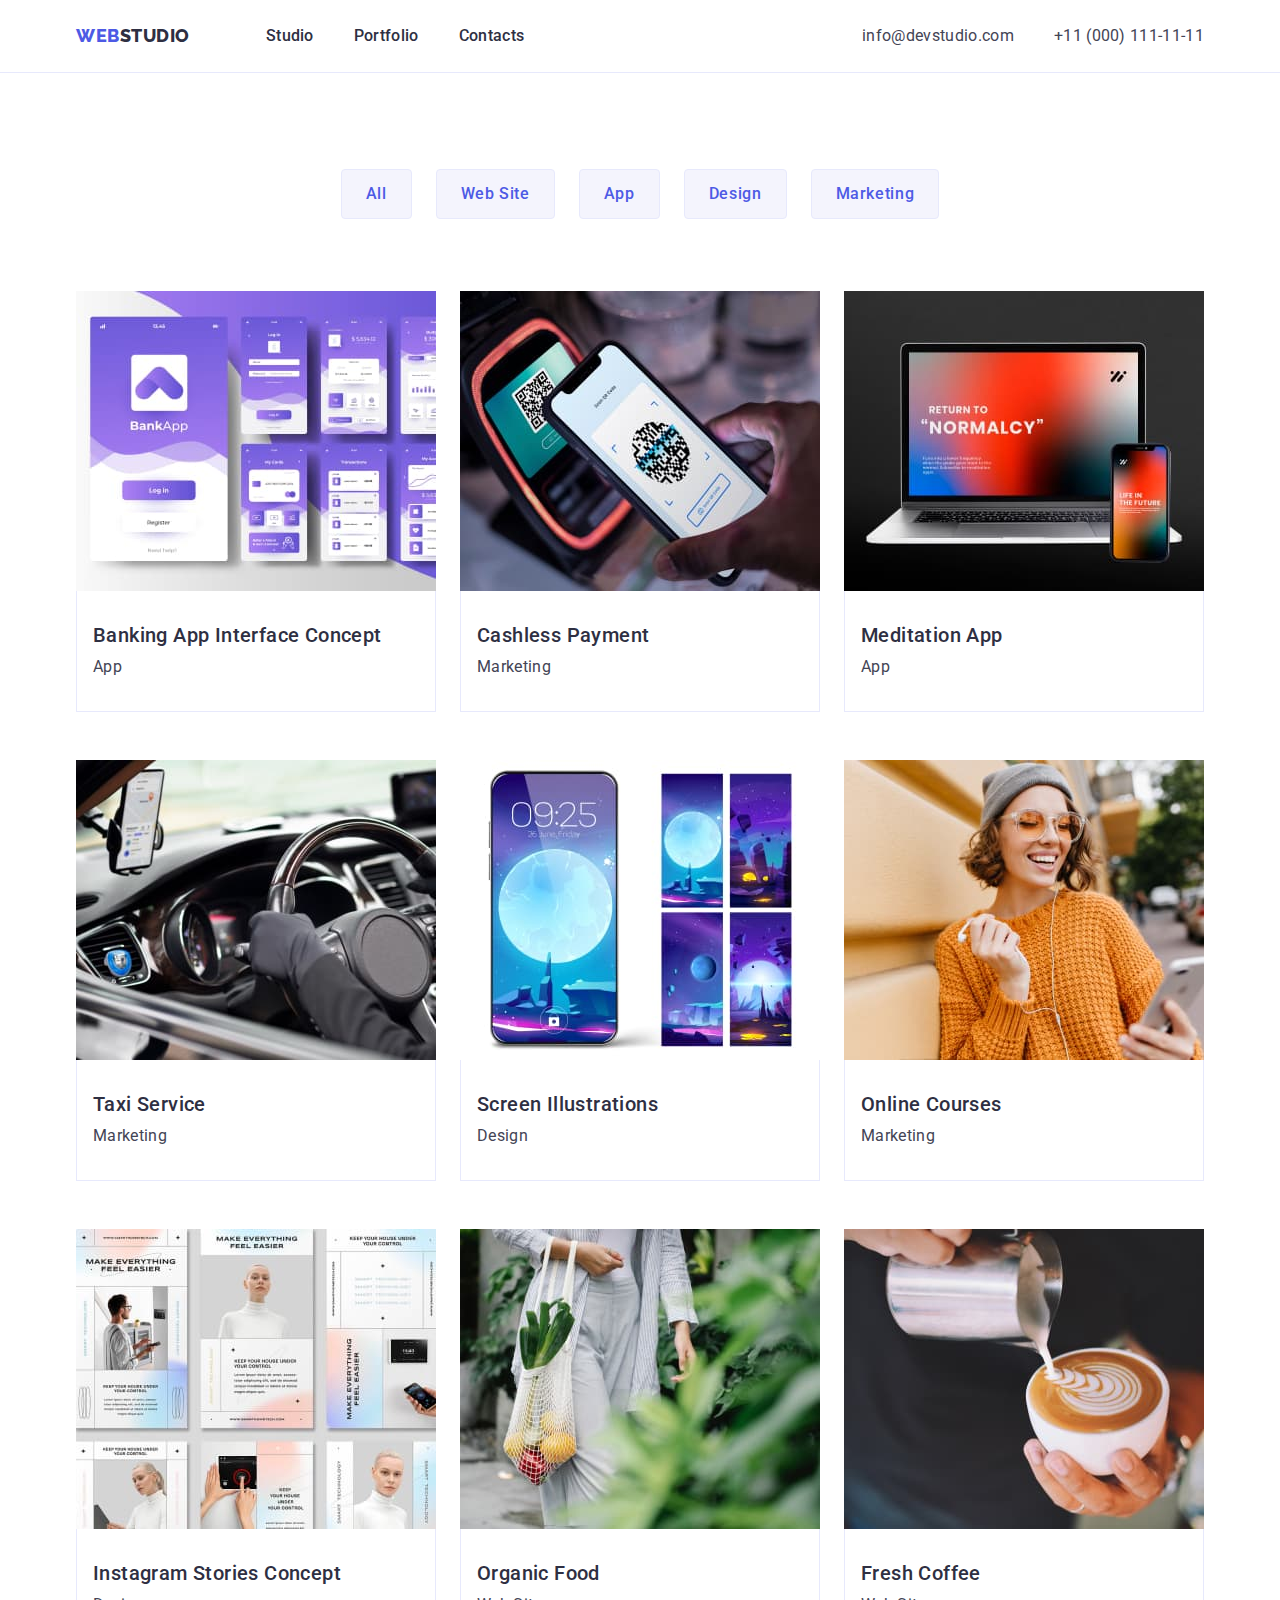
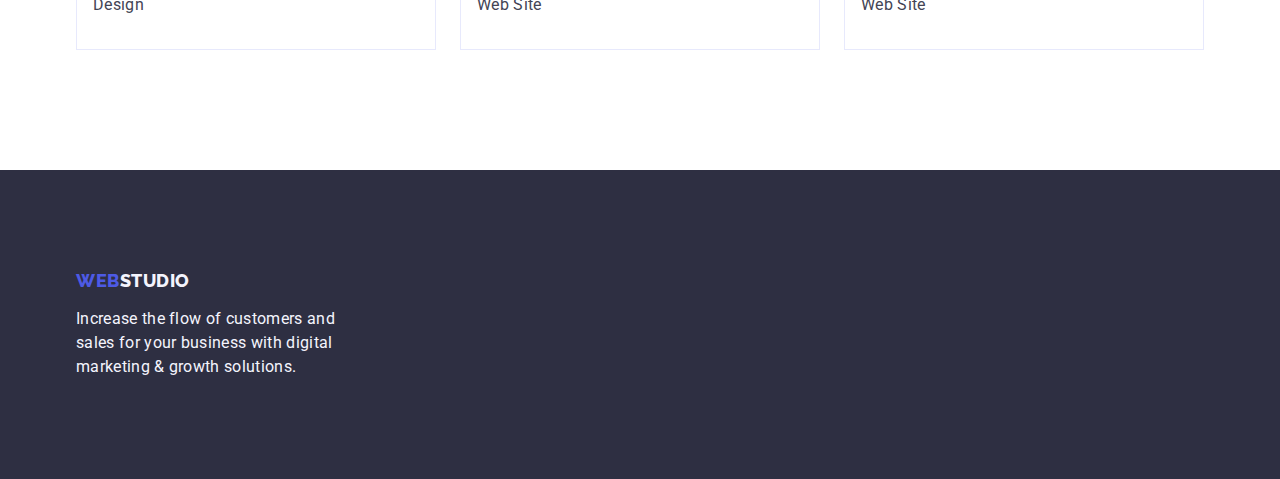
==== commit 810c4b25: "fix visually-hidden" ====
--- a/portfolio.html
+++ b/portfolio.html
@@ -54,7 +54,7 @@
     <main>
       <section class="works">
         <div class="container">
-          <h1 hidden>Portfilio WebStudio</h1>
+          <h1 class="visually-hidden">Portfilio WebStudio</h1>
           <ul class="works-filter-list list">
             <li class="work-filter-item">
               <button class="works-filter-button" type="button">All</button>
--- a/css/style.css
+++ b/css/style.css
@@ -55,6 +55,18 @@
   --color-background-filter-button: #f4f4fd;
 }
 
+.visually-hidden {
+  position: absolute;
+  white-space: nowrap;
+  width: 1px;
+  height: 1px;
+  overflow: hidden;
+  border: 0;
+  padding: 0;
+  clip: rect(0 0 0 0);
+  clip-path: inset(50%);
+  margin: -1px;
+}
 .link {
   text-decoration: none;
 }
@@ -77,6 +89,9 @@
   margin: 0;
   padding: 0;
 }
+button {
+  padding: 0;
+}
 body {
   font-family: 'Roboto', sans-serif;
   font-weight: normal;
@@ -92,7 +107,6 @@
 
 /* STUDIO */
 .header {
-  display: flex;
   border-bottom: 1px solid var(--color-border-bottom-header);
 }
 .header-container {
@@ -350,7 +364,7 @@
   width: calc((100% - 48px) / 3);
 }
 .works-list-description {
-  padding: 32px 0;
+  padding: 32px 16px;
   border: 1px solid var(--color-border-works-list-description);
   border-top: none;
 }
